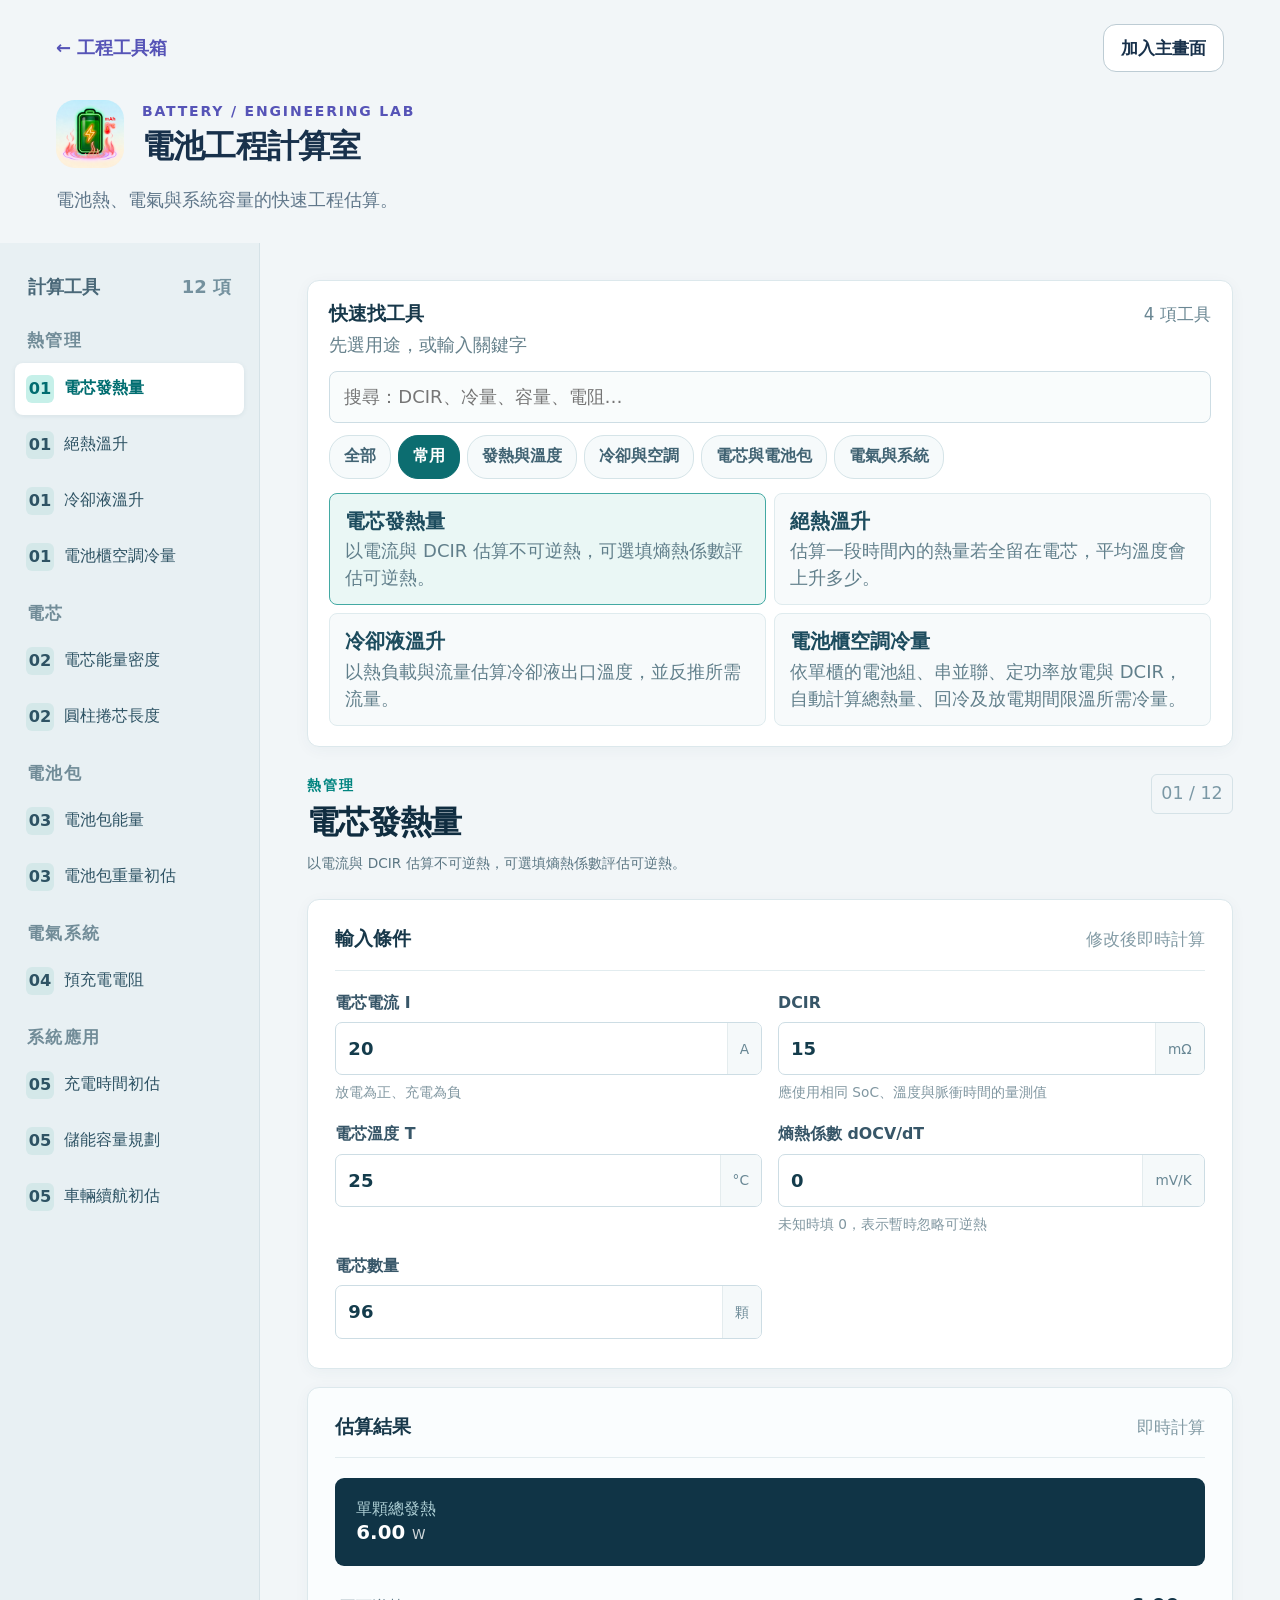
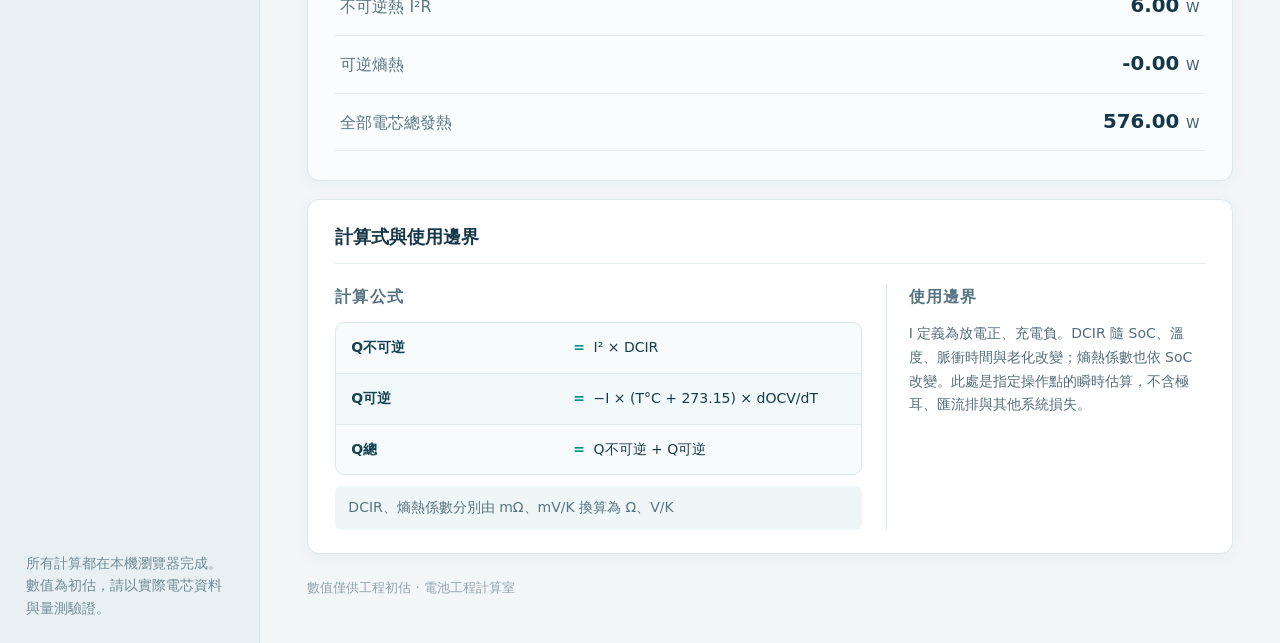
==== index.html @ 7c7365a4 "Unify engineering tool hero layout" ====
<!doctype html>
<html lang="zh-Hant">
<head>
  <meta charset="utf-8">
  <meta name="viewport" content="width=device-width, initial-scale=1, viewport-fit=cover">
  <meta name="theme-color" content="#102d40">
  <meta name="apple-mobile-web-app-capable" content="yes">
  <meta name="apple-mobile-web-app-title" content="電池計算">
  <meta name="description" content="電池工程常用的電芯、電池包與熱管理初估工具。">
  <link rel="manifest" href="./manifest.webmanifest">
  <link rel="icon" href="./icons/icon-192.png?v=7" type="image/png">
  <link rel="apple-touch-icon" sizes="180x180" href="./apple-touch-icon.png?v=7">
  <link rel="stylesheet" href="./styles.css?v=9">
  <title>電池工程計算室</title>
<style id="toolbox-typography-v2">
/* Toolbox typography v2: original tools 11/12 reading scale, compact calculation notes. */
:root,html{font-size:18px!important;-webkit-text-size-adjust:100%;text-size-adjust:100%}
body{font-size:15.84px!important;line-height:1.6}
h1,.brand-title,.brand strong,.brand>span:not(.brand-mark),.app-header h1{font-size:32px!important;line-height:1.3!important}
h2,.panel-heading,.summary-title,[data-slot="dialog-title"]{font-size:19.44px!important;line-height:1.45!important}
h3,.card-title h3{font-size:16.92px!important;line-height:1.5!important}
p,li,dl{font-size:15.84px;line-height:1.7}
label,legend,.field,.field>span,.field label,.setting-label,.count-field,.full-label,.scope-field,.result-label,.result-label strong,.metric>span,.metrics>div>span,.metric-label,.hero-label,.summary-details dt,.derived-values dt,.input-label{font-size:15.84px!important;line-height:1.5!important}
input:not([type="checkbox"]):not([type="radio"]):not([type="range"]):not([type="file"]),select,textarea,[role="combobox"],.app-select,.numeric-input[data-slot="input"]{font-size:18px!important;line-height:1.4!important;min-height:48px}
button,[role="tab"],.app-button,.app-select-item,.tab,.nav-button,.finder-filter,.open{font-size:15.84px!important;line-height:1.45!important}
button:not([role="checkbox"]):not([role="radio"]):not([role="switch"]):not(.remove-button):not(.dialog-close):not(.swap-button):not(.fin-adjust button){min-height:44px}
small,.unit,.field-unit,.input-unit,.result-unit,.unit-input>b,.input-combo>span,.input-wrap>span,.input-box>span,.field em,.field small,.field-symbol,.brand p,.brand small,.brand-caption,.top-note,.header-tag,.header-note,.offline,.offline-badge,.status-pill,.status,.confidence-pill,.valid-badge,.eyebrow,.section-num,.category,.short-name,.helper,.help,.hint,.field-note,.field-help,.mode-help,.context,.notice,.note,.warning-card,.model-note,.sidebar-note,.settings-hint,.mass-note,.section-caption,.formula-intro,.formula-intro p,.symbol-note,.limitation,.legend,.chart-legend,.chart-note,.fit-stats,.assessment,.verdict,.errors,.error,.inline-error,.form-error,.layer-footnote,.tool-description,.workspace-head p,.intro-description{font-size:13.68px!important;line-height:1.65!important}
.unit-input>b,.input-unit,.field-unit,.unit{font-style:normal}
.formula,.formula-box,.formula-line,.formula-content,.formula-content code,.accordion-body,.equation,.equation b,.inline-eq,.formula-general,.formula-substitution,.formula-result,.property-readout,.property-readout span,.property-readout code,.method-panel p,.method-notes,.reference p,.details p,.details li,.calculation-notes ul{font-size:15.84px!important;line-height:1.8!important}
.hero-value,.capacity-value,.temperature-value,.secondary-result .temperature-value,.big,.hero-result strong,.hero-result output,.hero-result b{font-size:50.4px!important;line-height:1.15!important;font-variant-numeric:tabular-nums}
.metric strong,.metric b,.metrics b,.metric-value,.metric-card strong,.result-list strong,.result-list dd,.summary-details dd,.derived-values dd,.engineering-results strong,.drawing-meta dd,.unit-result strong,.stack-summary strong,.result-value{font-size:19.8px!important;line-height:1.35!important;font-variant-numeric:tabular-nums}
table,th,td,.part-head,.layers-head,.layer-name strong,.layer-row,.stage-info,.stage-info span,.stage b{font-size:13.68px!important;line-height:1.6!important}
.metrics b{overflow-wrap:anywhere}.check{font-size:15.84px!important}
summary,[data-slot="accordion-trigger"],.accordion-trigger{font-size:18px!important;line-height:1.55!important}
footer,.app-footer,.page-footer,.footer-note{font-size:12.96px!important;line-height:1.65!important}
.text-xs{font-size:12.96px!important}.text-sm{font-size:13.68px!important}.text-base{font-size:15.84px!important}.text-lg{font-size:18px!important}.text-xl{font-size:19.44px!important}.text-2xl{font-size:19.8px!important}.text-3xl{font-size:32px!important}
@media(max-width:800px){h1,.brand-title,.brand strong,.brand>span:not(.brand-mark),.app-header h1{font-size:26.64px!important}.hero-value,.capacity-value,.temperature-value,.secondary-result .temperature-value,.big,.hero-result strong,.hero-result output,.hero-result b{font-size:46.8px!important}.field,.field>span{overflow-wrap:anywhere}button{white-space:normal}}
@media(max-width:480px){.metrics{grid-template-columns:repeat(2,minmax(0,1fr))!important}.metrics>div:last-child:nth-child(odd){grid-column:1/-1}.mode-picker,.process-options{grid-template-columns:1fr!important}.brand{min-width:0}.brand p,.brand small{letter-spacing:.02em!important}.dimension-row{flex-wrap:wrap}.field-grid--two{grid-template-columns:1fr!important}}
@media(max-width:800px){.topbar,.app-header,.masthead{height:auto!important;min-height:76px;flex-wrap:wrap;row-gap:8px;padding-top:12px;padding-bottom:12px}.topbar .brand,.app-header .brand,.masthead .brand{max-width:100%}}

.hero-result>span:first-child{font-size:15.84px!important;line-height:1.5!important}.hero-result em,.big .unit{font-size:18px!important}

/* Size the actual numeric element, including nested HX values. */
.hero-value>strong,.total-pressure>strong{font-size:50.4px!important;line-height:1.25!important}
.hero-value>span,.hero-result em,.big .unit{font-size:21.6px!important}
.stream strong,.uncertainty strong,.result-stats dd,.result-breakdown strong,.system-result-breakdown strong{font-size:19.8px!important}
.hero-value p,.hero-value p b{font-size:15.84px!important;line-height:1.6!important}
@media(max-width:800px){.hero-value>strong,.total-pressure>strong{font-size:46.8px!important}.hero-value,.big,.capacity-value,.temperature-value,.hero-result strong,.hero-result output,.hero-result b{font-size:46.8px!important}}
/* Compact formulas, substitutions and calculation explanations. */
:is(.formula-panel,.formula-reference,.formula-section,.calculation-report,.method-panel,.reference,.reference-card,.details,#formulas,.notes-panel){font-size:14px!important;line-height:1.7!important}
:is(.formula-panel,.formula-reference,.formula-section,.calculation-report,.method-panel,.reference,.reference-card,.details,#formulas,.notes-panel) :is(p,li,div,span,small,code,b,strong,dt,dd,td,th,a){font-size:14px!important;line-height:1.7!important}
:is(.formula-panel,.formula-reference,.formula-section,.calculation-report,.method-panel,.reference,.details,#formulas,.notes-panel) :is(h2,.panel-heading,.section-heading,.report-heading){font-size:18px!important;line-height:1.5!important}
:is(.formula-panel,.formula-reference,.formula-section,.calculation-report,.method-panel,.reference,.details,#formulas,.notes-panel) :is(h3,summary,[data-slot="accordion-trigger"],.accordion-trigger,.step-heading){font-size:16px!important;line-height:1.6!important}
.formula,.formula-box,.formula-line,.formula-content,.formula-content code,.accordion-body,.equation,.equation b,.inline-eq,.formula-general,.formula-substitution,.formula-result,.property-readout,.property-readout span,.property-readout code,.substitution,.calculation-steps,.calculation-step,.method-notes,.calculation-notes{font-size:14px!important;line-height:1.7!important}

</style><style id="tool-hero-layout-v1">
.tool-hero{max-width:1220px;margin:0 auto;padding:24px 26px 28px;color:var(--ink,#18314b);background:transparent}
.tool-hero-nav{display:flex;align-items:center;justify-content:space-between;gap:18px;margin-bottom:28px}
.tool-home-link{color:var(--accent,#5654b7);font-size:18px!important;font-weight:650;line-height:1.4;text-decoration:none;white-space:nowrap}
.tool-home-link:hover{text-decoration:underline;text-underline-offset:4px}
.tool-install{min-height:48px!important;padding:10px 17px!important;border:1px solid #bdccd4!important;border-radius:13px!important;background:#fff!important;color:#18314b!important;font-size:17px!important;font-weight:700!important;line-height:1.35!important;white-space:nowrap!important;box-shadow:none!important}
.tool-hero-main{display:flex;align-items:center;gap:18px;min-width:0}
.tool-hero-logo{width:68px;height:68px;flex:0 0 68px;border-radius:19px;object-fit:contain}
.tool-hero-copy{min-width:0}
.tool-kicker{margin:0 0 6px;color:var(--accent,#5654b7);font-size:14px!important;font-weight:800;line-height:1.35!important;letter-spacing:.13em;text-transform:uppercase}
header.tool-hero h1{margin:0!important;color:var(--ink,#18314b);font-size:32px!important;font-weight:780!important;line-height:1.22!important;letter-spacing:-.025em}
.tool-hero-description{max-width:850px;margin:17px 0 0;color:var(--muted,#60778a);font-size:18px!important;line-height:1.65!important}
@media(max-width:800px){
.tool-hero{padding:20px 16px 24px}
.tool-hero-nav{margin-bottom:25px}
.tool-home-link{font-size:17px!important}
.tool-install{min-height:46px!important;padding:9px 14px!important;font-size:16px!important}
.tool-hero-main{gap:15px}
.tool-hero-logo{width:62px;height:62px;flex-basis:62px;border-radius:17px}
.tool-kicker{font-size:13px!important;letter-spacing:.11em}
header.tool-hero h1{font-size:28px!important;line-height:1.25!important}
.tool-hero-description{margin-top:15px;font-size:16px!important;line-height:1.65!important}
}
@media(max-width:380px){
.tool-hero-logo{width:56px;height:56px;flex-basis:56px}
.tool-kicker{font-size:11px!important}
header.tool-hero h1{font-size:25px!important}
.tool-home-link,.tool-install{font-size:15px!important}
}
</style></head>
<body>
  <div class="app-shell">
    <header class="tool-hero"><div class="tool-hero-nav"><a class="tool-home-link" href="https://pmebruce.github.io/engineering-toolbox/">← 工程工具箱</a><button class="tool-install" type="button" onclick="if(window.matchMedia('(display-mode: standalone)').matches){this.textContent='已安裝'}else{alert('iPhone：請點 Safari 的「分享」，再選「加入主畫面」。\\nAndroid：請在瀏覽器選單選擇「安裝應用程式」。')}">加入主畫面</button></div><div class="tool-hero-main"><img class="tool-hero-logo" src="./icons/icon-192.png" alt=""><div class="tool-hero-copy"><div class="tool-kicker">BATTERY / ENGINEERING LAB</div><h1>電池工程計算室</h1></div></div><p class="tool-hero-description">電池熱、電氣與系統容量的快速工程估算。</p></header>
    <div class="workspace">
      <aside class="sidebar" aria-label="計算工具">
        <div class="sidebar-heading"><span>計算工具</span><span id="tool-count"></span></div>
        <nav id="nav" class="nav-list"></nav>
        <p class="sidebar-note">所有計算都在本機瀏覽器完成。數值為初估，請以實際電芯資料與量測驗證。</p>
      </aside>
      <main class="main-content" id="main">
        <section class="tool-finder" aria-labelledby="finder-heading">
          <div class="finder-heading"><div><h2 id="finder-heading">快速找工具</h2><p>先選用途，或輸入關鍵字</p></div><span id="finder-count" aria-live="polite"></span></div>
          <label class="sr-only" for="tool-search">搜尋計算工具</label>
          <input id="tool-search" type="search" placeholder="搜尋：DCIR、冷量、容量、電阻…" autocomplete="off">
          <div id="finder-filters" class="finder-filters" aria-label="工具用途"></div>
          <div id="finder-results" class="finder-results"></div>
        </section>
        <div class="tool-heading"><div><p class="eyebrow" id="category"></p><h1 id="tool-title"></h1><p class="tool-description" id="tool-description"></p></div><span class="tool-index" id="tool-index"></span></div>
        <div class="calculator-grid">
          <section class="panel inputs-panel" aria-labelledby="inputs-heading"><div class="panel-heading"><h2 id="inputs-heading">輸入條件</h2><span>修改後即時計算</span></div><form id="input-form" autocomplete="off"></form></section>
          <section class="panel results-panel" aria-labelledby="results-heading"><div class="panel-heading"><h2 id="results-heading">估算結果</h2><span id="result-status">即時計算</span></div><div id="results" aria-live="polite"></div></section>
        </div>
        <section class="chart-panel" id="charts" aria-label="放電期間趨勢圖" hidden></section>
        <section class="method-panel" aria-labelledby="method-heading"><div class="method-head"><h2 id="method-heading">計算式與使用邊界</h2></div><div id="method"></div></section>
        <footer>數值僅供工程初估 · 電池工程計算室</footer>
      </main>
    </div>
  </div>
  <script src="./app.js" defer></script>
</body>
</html>
---- styles.css ----
:root{font-family:Inter,"Noto Sans TC","Microsoft JhengHei",system-ui,sans-serif;color:#153143;background:#f2f6f8;font-size:16px;line-height:1.55}*{box-sizing:border-box}body{margin:0}button,input,select{font:inherit}button,select{cursor:pointer}.app-shell{min-height:100vh}.masthead{height:76px;background:#102d40;color:#fff;display:flex;align-items:center;justify-content:space-between;padding:0 clamp(22px,3vw,52px);border-bottom:3px solid #25b8a8}.brand{display:flex;gap:13px;align-items:center}.brand-mark{display:grid;place-items:center;background:#22baaa;width:41px;height:41px;border-radius:10px;color:#092e3f;font-size:1.25rem;font-weight:900;letter-spacing:-.08em}.brand-mark span{font-size:.84rem;align-self:start;margin-top:8px}.brand strong{font-size:1.19rem;letter-spacing:.02em}.brand small{display:block;font-size:.72rem;letter-spacing:.13em;color:#a9c7d2;line-height:1.1}.header-tag{font-size:.88rem;color:#b9d2d9;border:1px solid #52707d;border-radius:5px;padding:5px 11px}.workspace{display:grid;grid-template-columns:285px minmax(0,1fr);max-width:1600px;margin:auto;min-height:calc(100vh - 76px)}.sidebar{background:#e8f0f3;border-right:1px solid #d5e2e7;padding:30px 15px 24px;display:flex;flex-direction:column}.sidebar-heading{display:flex;justify-content:space-between;padding:0 13px 13px;font-weight:750;color:#4a6878;font-size:.87rem}.sidebar-heading span:last-child{color:#74919e}.nav-list{display:grid;gap:4px}.nav-group{margin:13px 12px 4px;color:#718c98;font-size:.76rem;letter-spacing:.08em;font-weight:800}.nav-button{width:100%;text-align:left;border:0;background:transparent;padding:10px 12px;border-radius:8px;color:#2e5364;font-size:.96rem;display:flex;align-items:center;gap:10px}.nav-button:hover{background:#dce9ed}.nav-button.active{background:#fff;color:#006d70;font-weight:750;box-shadow:0 1px 5px #174f5e16}.nav-icon{width:24px;height:24px;display:grid;place-items:center;background:#d4e8e9;border-radius:6px;font-size:.85rem;font-weight:800;flex:none}.active .nav-icon{background:#c6f0e9}.sidebar-note{margin:auto 11px 0;padding-top:28px;color:#718c98;font-size:.83rem;line-height:1.6}.main-content{min-width:0;padding:37px clamp(20px,3.7vw,62px) 22px}.tool-heading{display:flex;justify-content:space-between;align-items:flex-start;gap:16px;margin-bottom:25px}.eyebrow{margin:0 0 6px;color:#00847f;font-size:.83rem;letter-spacing:.12em;font-weight:850}h1{font-size:clamp(1.65rem,2.35vw,2.4rem);line-height:1.3;letter-spacing:-.04em;margin:0 0 8px;color:#102d40}.tool-description{margin:0;max-width:720px;color:#5b7683}.tool-index{font-size:.83rem;color:#7b98a5;border:1px solid #d5e2e7;border-radius:6px;padding:5px 9px;white-space:nowrap}.calculator-grid{display:grid;grid-template-columns:minmax(0,1fr) minmax(0,.9fr);gap:18px;align-items:start}.panel,.method-panel{background:#fff;border:1px solid #dce8ec;border-radius:12px;box-shadow:0 3px 15px #1541540b}.panel{padding:25px 27px 29px;min-height:350px}.panel-heading{display:flex;justify-content:space-between;align-items:baseline;gap:12px;border-bottom:1px solid #e2ecef;padding-bottom:16px;margin-bottom:20px}.panel h2,.method-panel h2{font-size:1.1rem;margin:0;color:#17384a}.panel-heading span{font-size:.77rem;color:#839ba5;text-align:right}.field-grid{display:grid;grid-template-columns:repeat(2,minmax(0,1fr));gap:18px 16px}.field{min-width:0}.field label{display:block;font-size:.89rem;font-weight:650;color:#375668;margin-bottom:6px;line-height:1.35}.field-control{display:flex;align-items:center;border:1px solid #cddde4;border-radius:7px;background:#fff;overflow:hidden;transition:border-color .15s,box-shadow .15s}.field-control:focus-within{border-color:#159d97;box-shadow:0 0 0 3px #15a89820}.field-control input,.field-control select{min-width:0;width:100%;border:0;outline:0;color:#143c4c;background:transparent;padding:11px 12px;font-size:1.04rem;font-weight:650}.field-control select{font-weight:500}.unit{padding:0 11px;color:#688794;font-size:.86rem;white-space:nowrap;background:#f5f9fa;align-self:stretch;display:flex;align-items:center;border-left:1px solid #e4ecee}.field small{display:block;color:#8197a1;font-size:.76rem;margin-top:4px}.results-panel{background:#fafdfe}.result-primary{padding:17px 19px;background:#103446;border-radius:9px;color:#fff;margin-bottom:12px}.result-primary .result-label{color:#adced4}.result-primary .result-value{font-size:2rem;color:#fff}.result-row{padding:12px 5px;border-bottom:1px solid #e4ecef;display:flex;align-items:baseline;justify-content:space-between;gap:15px}.result-label{color:#5c7784;font-size:.89rem}.result-value{color:#133648;font-size:1.22rem;font-weight:800;white-space:nowrap;font-variant-numeric:tabular-nums}.result-unit{font-size:.82rem;font-weight:500;color:inherit;opacity:.8}.error{background:#fff4f2;color:#a64338;padding:14px;border-radius:7px;font-size:.93rem}.result-warning{margin:14px 0 0;background:#fff5de;color:#79551f;border-left:3px solid #dda44a;padding:10px 13px;border-radius:3px;font-size:.87rem}.method-panel{padding:23px 27px;margin-top:18px}.method-head{padding-bottom:13px;border-bottom:1px solid #e2ecef}.method-panel p{margin:13px 0;color:#496777}.method-panel .formula{font-family:ui-monospace,SFMono-Regular,Consolas,monospace;color:#073d52;background:#eef6f7;border-left:3px solid #25b8a8;border-radius:3px;padding:11px 13px;overflow-wrap:anywhere;font-size:.91rem}.method-panel .caution{color:#6d7980;font-size:.89rem}.mobile-select{display:none}footer{padding:23px 0;color:#90a5ae;font-size:.8rem}@media(max-width:1060px){.workspace{grid-template-columns:240px minmax(0,1fr)}.calculator-grid{grid-template-columns:1fr}.panel{min-height:0}}@media(max-width:730px){.masthead{height:66px;padding:0 18px}.brand strong{font-size:1.05rem}.brand small{font-size:.62rem}.header-tag{display:none}.workspace{display:block}.sidebar{display:none}.main-content{padding:19px 16px 24px}.mobile-select{display:block;margin-bottom:22px}.mobile-select label{display:block;font-weight:700;font-size:.85rem;margin-bottom:6px;color:#4a6979}.mobile-select select{width:100%;border:1px solid #cadfe4;background:#fff;border-radius:8px;padding:10px 12px;color:#133648;font-weight:700}.tool-heading{margin-bottom:19px}.tool-index{display:none}.panel{padding:20px 17px}.method-panel{padding:20px 17px}.field-grid{gap:16px 12px}}@media(max-width:410px){.field-grid{grid-template-columns:1fr}.result-primary .result-value{font-size:1.8rem}}@media(prefers-reduced-motion:reduce){*{scroll-behavior:auto!important;transition:none!important}}

/* Formula detail: one relationship per row, with assumptions beside it. */
.method-layout{display:grid;grid-template-columns:minmax(0,1.65fr) minmax(245px,1fr);gap:24px;padding-top:20px}
.method-layout h3{font-size:.83rem;letter-spacing:.07em;color:#557482;margin:0 0 12px;font-weight:800}
.equation-list{border:1px solid #dce9ec;border-radius:9px;overflow:hidden;background:#f8fbfc}
.equation-row{display:grid;grid-template-columns:minmax(110px,190px) minmax(0,1fr);align-items:baseline;gap:12px;padding:13px 15px;border-bottom:1px solid #e1ebee;line-height:1.55}
.equation-row:last-child{border-bottom:0}
.equation-row:nth-child(even){background:#f1f8f9}
.equation-label{font-size:.92rem;font-weight:750;color:#164353;overflow-wrap:anywhere}
.equation-expression{font-size:.98rem;color:#163c4d;overflow-wrap:anywhere;font-variant-numeric:tabular-nums}
.equation-expression b{color:#008f87;font-weight:800;margin-right:4px}
.method-panel .unit-note{font-size:.86rem;color:#5a7480;background:#eff6f7;border-radius:6px;padding:10px 13px;margin:11px 0 0}
.boundary{border-left:1px solid #deeaed;padding-left:22px}
.boundary p{font-size:.91rem;line-height:1.75;margin:0;color:#536e7b}
.boundary .source{margin-top:15px;font-size:.84rem}
.boundary a{color:#007f7a;text-decoration:underline;text-underline-offset:3px}
@media(max-width:1150px){.method-layout{grid-template-columns:1fr}.boundary{border-left:0;border-top:1px solid #deeaed;padding:18px 0 0}}
@media(max-width:560px){.method-layout{gap:19px}.equation-row{grid-template-columns:1fr;gap:2px;padding:12px 13px}.equation-expression{font-size:.95rem}.boundary{padding-top:18px}}

/* Group the longer UPS / HVAC calculator into scan-friendly sections. */
.input-section+.input-section{border-top:1px solid #e2ecef;margin-top:23px;padding-top:20px}
.input-section h3{font-size:.87rem;font-weight:800;color:#087b78;margin:0 0 14px;letter-spacing:.04em}
.input-section .field-grid{gap:18px 16px}
@media(max-width:730px){.input-section+.input-section{margin-top:20px;padding-top:18px}}

/* Discharge temperature and cell-loss profiles. */
.chart-panel{margin-top:18px;background:#fff;border:1px solid #dce8ec;border-radius:12px;padding:22px 24px 24px;box-shadow:0 3px 15px #1541540b}
.chart-panel[hidden]{display:none!important}
.chart-section-title{display:flex;justify-content:space-between;align-items:baseline;gap:12px;padding-bottom:14px;border-bottom:1px solid #e2ecef}
.chart-section-title h2{font-size:1.1rem;color:#17384a;margin:0}
.chart-section-title span{font-size:.84rem;color:#77929f}
.chart-grid{display:grid;grid-template-columns:repeat(2,minmax(0,1fr));gap:18px;margin-top:18px}
.chart-card{min-width:0;padding:17px 16px 15px;border:1px solid #dce8ec;border-radius:9px;background:#fbfdfd}
.chart-card-head{display:flex;align-items:baseline;justify-content:space-between;gap:12px;flex-wrap:wrap}
.chart-card h3{font-size:1rem;margin:0;color:#2b5061}
.chart-card strong{color:#113d4d;font-size:1.15rem;white-space:nowrap;font-variant-numeric:tabular-nums}
.chart-card p{margin:6px 4px 0;color:#607b87;font-size:.85rem;line-height:1.65}
.chart-scroll{overflow-x:auto;max-width:100%}
.chart-scroll svg{display:block;width:100%;min-width:410px;height:auto;margin:8px auto 0}
.chart-gridline{stroke:#dde8ec;stroke-width:1}
.chart-tick,.chart-axis-unit,.chart-axis-label{font-family:Inter,"Noto Sans TC",system-ui,sans-serif;fill:#678491;font-size:14px}
.chart-axis-unit{fill:#395d6c;font-size:15px;font-weight:700}
.chart-axis-label{font-size:15px}
.chart-limit{stroke:#bb765e;stroke-dasharray:6 5;stroke-width:1.6}
.chart-limit-label{fill:#a45c48;font-size:13px;font-family:Inter,"Noto Sans TC",system-ui,sans-serif}
@media(max-width:1150px){.chart-grid{grid-template-columns:1fr}}
@media(max-width:730px){.chart-panel{padding:18px 13px 20px}.chart-card{padding:14px 11px}.chart-scroll svg{min-width:410px}}

/* Find calculators by task before opening the full form. */
.sr-only{position:absolute;width:1px;height:1px;padding:0;margin:-1px;overflow:hidden;clip:rect(0,0,0,0);white-space:nowrap;border:0}
.tool-finder{background:#fff;border:1px solid #dce8ec;border-radius:12px;padding:19px 21px 20px;margin:0 0 27px;box-shadow:0 3px 15px #1541540b}
.finder-heading{display:flex;align-items:baseline;justify-content:space-between;gap:12px;margin-bottom:11px}
.finder-heading h2{margin:0;color:#17384a;font-size:1.07rem}
.finder-heading p{margin:2px 0 0;color:#66818c;font-size:.85rem}
.finder-heading>span{color:#6a8793;font-size:.81rem;white-space:nowrap}
#tool-search{width:100%;border:1px solid #cddde4;border-radius:8px;padding:10px 13px;background:#f9fcfc;color:#143c4c;font-size:1rem;outline:0}
#tool-search:focus{border-color:#159d97;box-shadow:0 0 0 3px #15a89820}
.finder-filters{display:flex;gap:7px;overflow-x:auto;padding:12px 0 14px;scrollbar-width:thin}
.finder-filter{flex:none;white-space:nowrap;border:1px solid #d5e4e8;border-radius:20px;background:#f6fafb;color:#416373;padding:6px 11px;font-size:.83rem;font-weight:700}
.finder-filter.selected{background:#0c6d70;color:#fff;border-color:#0c6d70}
.finder-filter:focus-visible,.finder-card:focus-visible{outline:3px solid #38b9aa;outline-offset:2px}
.finder-results{display:grid;grid-template-columns:repeat(2,minmax(0,1fr));gap:8px}
.finder-card{display:block;min-width:0;text-decoration:none;border:1px solid #dfebee;border-radius:8px;padding:10px 12px;background:#f7fafb;color:#1d4c5e}
.finder-card:hover{border-color:#8cc8c6;background:#f1f9f8}
.finder-card.selected{border-color:#43a9a3;background:#eaf7f5}
.finder-card strong{display:block;font-size:.93rem;margin-bottom:2px}
.finder-card span{display:-webkit-box;-webkit-line-clamp:2;-webkit-box-orient:vertical;overflow:hidden;font-size:.77rem;color:#617f8b;line-height:1.4}
.finder-empty{grid-column:1/-1;margin:5px 0;color:#66818c;font-size:.88rem}
@media(max-width:730px){.tool-finder{padding:16px 15px;margin-bottom:22px}.finder-results{gap:7px}.finder-card{padding:10px}.finder-card strong{font-size:.87rem}.finder-card span{font-size:.74rem}}
@media(max-width:410px){.finder-results{grid-template-columns:1fr}.finder-card span{-webkit-line-clamp:1}}

/* Readable type scale: stronger hierarchy without crowding the mobile form. */
body{font-size:18px}
.masthead{min-height:82px;height:auto;padding-top:10px;padding-bottom:10px}
.brand strong{font-size:1.4rem;line-height:1.25}
.brand small{font-size:.82rem;line-height:1.3}
.header-tag{font-size:1rem}
.workspace{grid-template-columns:300px minmax(0,1fr)}
.sidebar-heading{font-size:1rem}
.nav-group{font-size:.94rem}
.nav-button{font-size:1.12rem;line-height:1.35;padding:12px 11px}
.nav-icon{width:28px;height:28px;font-size:.9rem}
.sidebar-note{font-size:1rem}
.finder-heading h2{font-size:1.32rem}
.finder-heading p{font-size:1rem}
.finder-heading>span{font-size:.93rem}
#tool-search{font-size:1.13rem;padding:12px 14px}
.finder-filter{font-size:1rem;padding:9px 14px}
.finder-card{padding:13px 15px}
.finder-card strong{font-size:1.13rem;line-height:1.4}
.finder-card span{font-size:1rem;line-height:1.5}
.finder-empty{font-size:1rem}
.eyebrow{font-size:.98rem}
h1{font-size:clamp(1.85rem,2.6vw,2.55rem)}
.tool-description{font-size:1.13rem;line-height:1.6}
.tool-index{font-size:.97rem}
.panel h2,.method-panel h2,.chart-section-title h2{font-size:1.35rem}
.panel-heading span{font-size:.94rem;line-height:1.4}
.input-section h3{font-size:1.08rem}
.field label{font-size:1.13rem;line-height:1.4;margin-bottom:8px}
.field-control input,.field-control select{font-size:1.27rem;padding:13px 12px}
.unit{font-size:1rem;padding:0 12px}
.field small{font-size:.96rem;line-height:1.5;margin-top:6px}
.result-primary{padding:19px 21px}
.result-primary .result-value{font-size:2.35rem}
.result-row{flex-wrap:wrap;align-items:baseline;padding:15px 5px;gap:4px 14px}
.result-label{font-size:1.1rem;line-height:1.45}
.result-value{font-size:1.52rem;max-width:100%;margin-left:auto}
.result-unit{font-size:1.02rem}
.error,.result-warning{font-size:1.05rem;line-height:1.55}
.method-panel p{font-size:1.08rem;line-height:1.65}
.method-panel .formula{font-size:1.1rem;line-height:1.65}
.method-panel .caution{font-size:1.03rem}
.method-layout h3{font-size:1.03rem}
.equation-row{grid-template-columns:minmax(125px,210px) minmax(0,1fr)}
.equation-label{font-size:1.08rem}
.equation-expression{font-size:1.13rem}
.method-panel .unit-note{font-size:1.02rem}
.boundary p{font-size:1.05rem}
.boundary .source{font-size:.99rem}
.chart-section-title span{font-size:1rem}
.chart-card h3{font-size:1.2rem}
.chart-card strong{font-size:1.4rem}
.chart-card p{font-size:1.03rem}
.chart-tick,.chart-axis-unit,.chart-axis-label{font-size:17px}
.chart-limit-label{font-size:16px}
.chart-scroll svg{min-width:520px;max-width:700px}
footer{font-size:.96rem}
@media(max-width:1500px){.chart-grid{grid-template-columns:1fr}}
@media(max-width:1280px){
  .workspace{grid-template-columns:260px minmax(0,1fr)}
  .calculator-grid{grid-template-columns:1fr}
  .panel{min-height:0}
}
@media(max-width:730px){
  .masthead{min-height:74px;padding:9px 16px}
  .brand strong{font-size:1.23rem}
  .brand small{font-size:.76rem}
  .mobile-select label{font-size:1.08rem;margin-bottom:8px}
  .mobile-select select{font-size:1.16rem;padding:12px}
  .main-content{padding:20px 16px 26px}
  .tool-finder{padding:18px 16px}
  .panel,.method-panel{padding:20px 17px}
  .field-grid{grid-template-columns:1fr;gap:20px}
  .input-section .field-grid{gap:20px}
  .result-primary .result-value{font-size:2.1rem}
  .chart-scroll svg{min-width:520px}
}
@media(max-width:600px){
  .finder-results{grid-template-columns:1fr;gap:9px}
  .finder-card{padding:12px 14px}
  .finder-card strong{font-size:1.13rem}
  .finder-card span{font-size:1rem;-webkit-line-clamp:2}
  .equation-row{grid-template-columns:1fr;gap:4px}
  .equation-expression{font-size:1.13rem}
  .chart-section-title{flex-wrap:wrap}
}
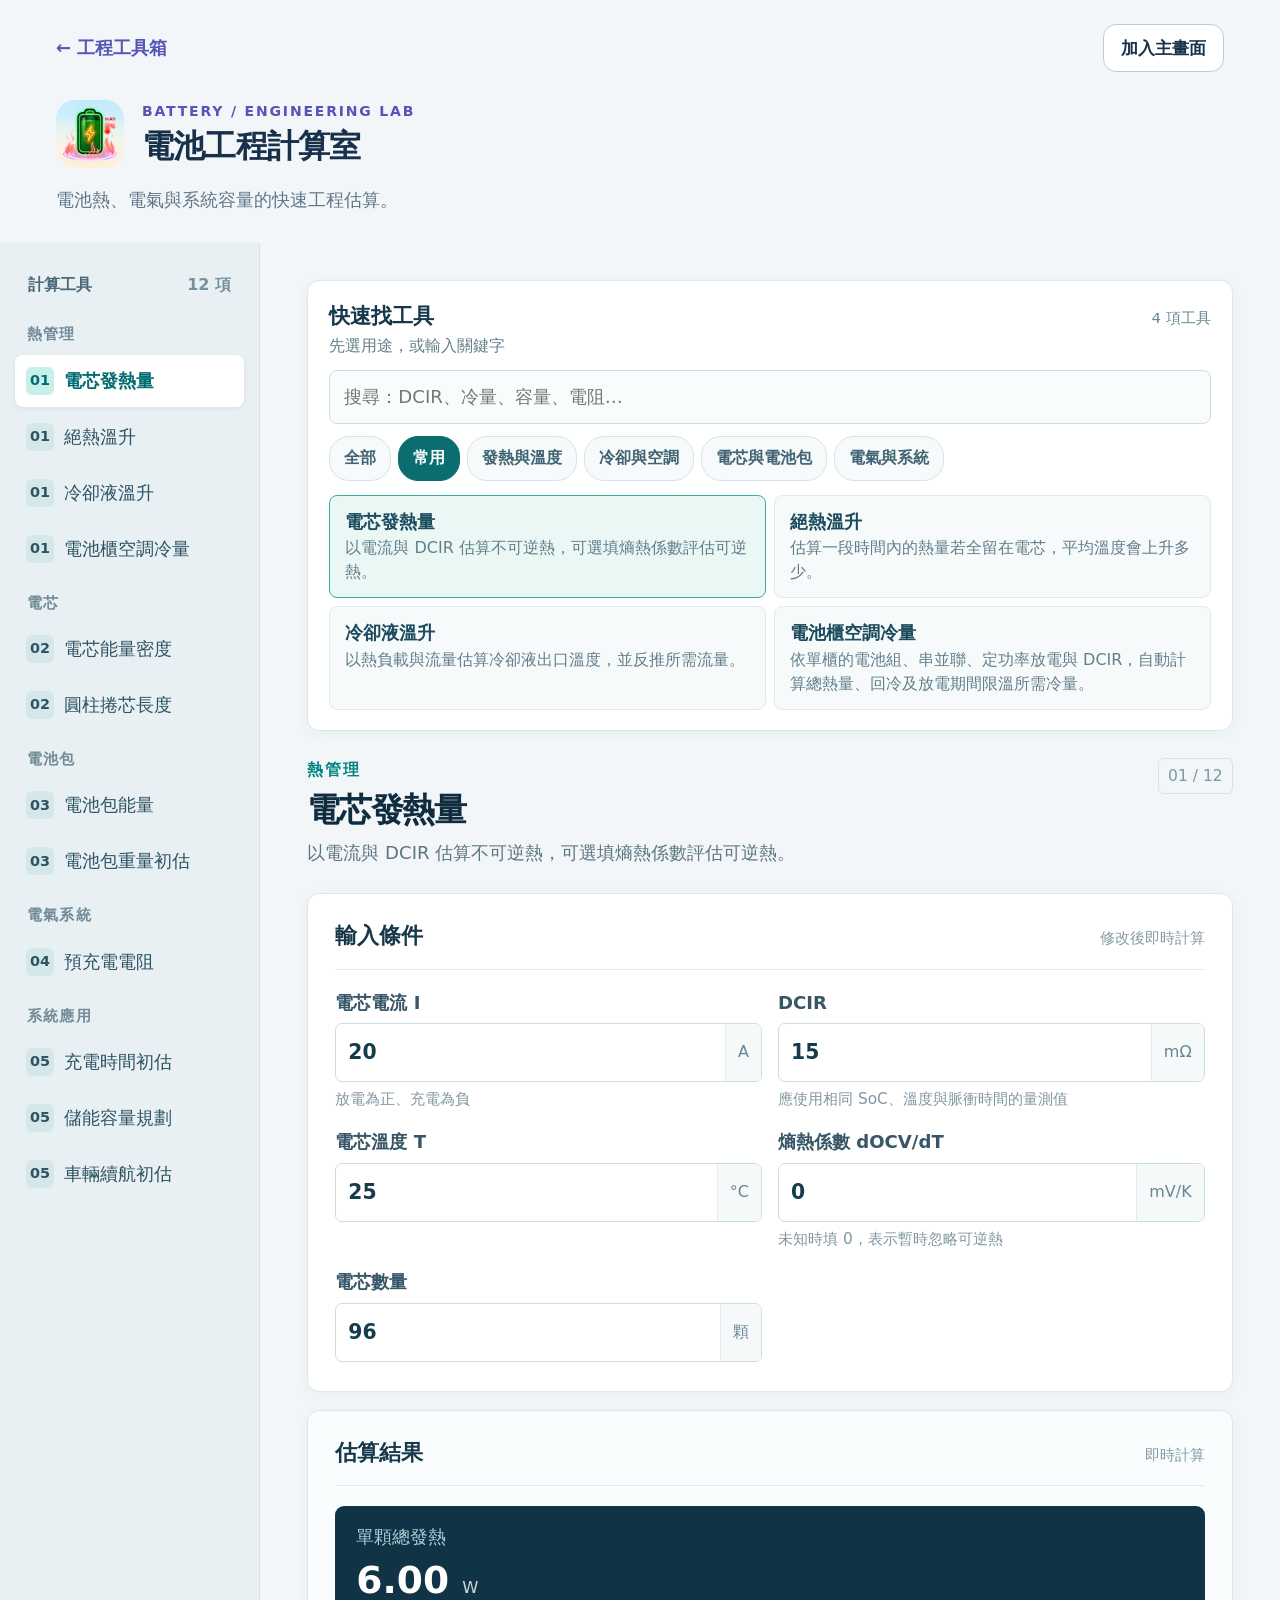
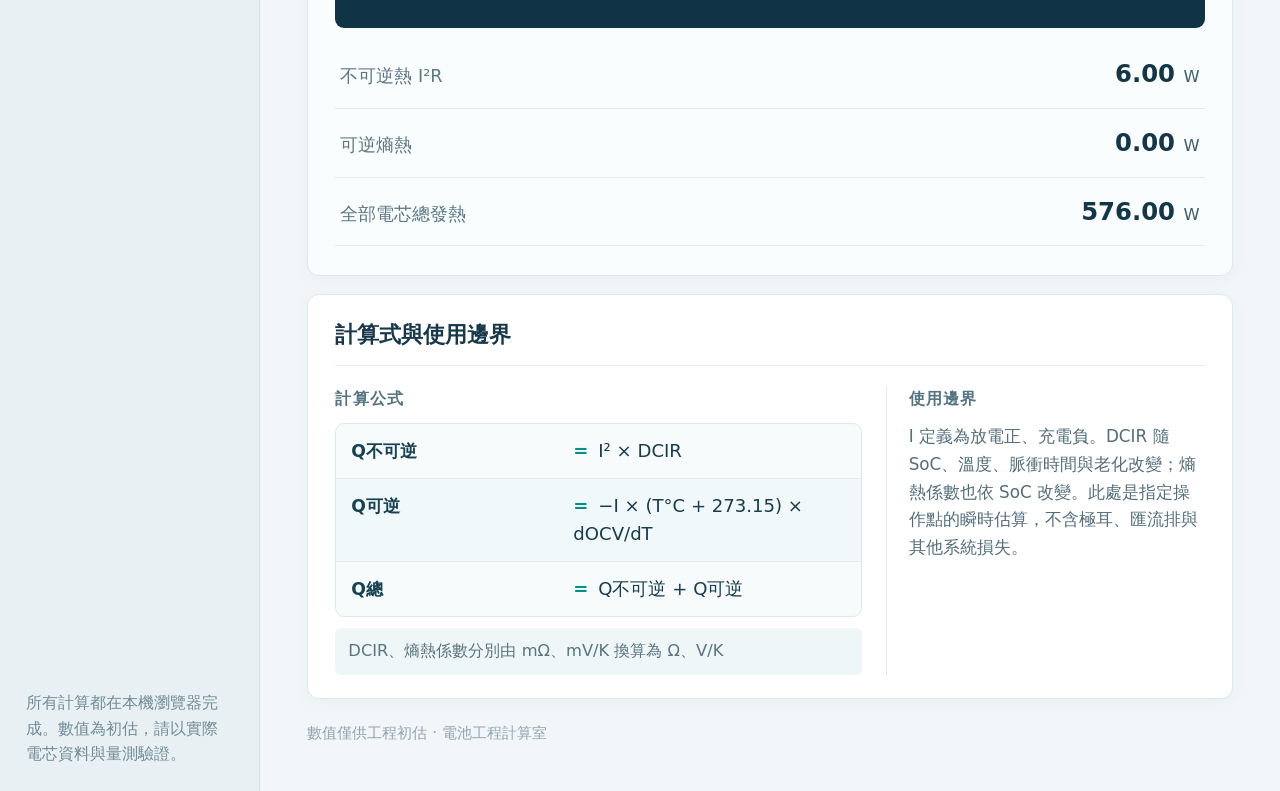
==== commit 8be4869e: "Audit calculator readability and mode-specific inputs" ====
--- a/index.html
+++ b/index.html
@@ -12,48 +12,7 @@
   <link rel="apple-touch-icon" sizes="180x180" href="./apple-touch-icon.png?v=7">
   <link rel="stylesheet" href="./styles.css?v=9">
   <title>電池工程計算室</title>
-<style id="toolbox-typography-v2">
-/* Toolbox typography v2: original tools 11/12 reading scale, compact calculation notes. */
-:root,html{font-size:18px!important;-webkit-text-size-adjust:100%;text-size-adjust:100%}
-body{font-size:15.84px!important;line-height:1.6}
-h1,.brand-title,.brand strong,.brand>span:not(.brand-mark),.app-header h1{font-size:32px!important;line-height:1.3!important}
-h2,.panel-heading,.summary-title,[data-slot="dialog-title"]{font-size:19.44px!important;line-height:1.45!important}
-h3,.card-title h3{font-size:16.92px!important;line-height:1.5!important}
-p,li,dl{font-size:15.84px;line-height:1.7}
-label,legend,.field,.field>span,.field label,.setting-label,.count-field,.full-label,.scope-field,.result-label,.result-label strong,.metric>span,.metrics>div>span,.metric-label,.hero-label,.summary-details dt,.derived-values dt,.input-label{font-size:15.84px!important;line-height:1.5!important}
-input:not([type="checkbox"]):not([type="radio"]):not([type="range"]):not([type="file"]),select,textarea,[role="combobox"],.app-select,.numeric-input[data-slot="input"]{font-size:18px!important;line-height:1.4!important;min-height:48px}
-button,[role="tab"],.app-button,.app-select-item,.tab,.nav-button,.finder-filter,.open{font-size:15.84px!important;line-height:1.45!important}
-button:not([role="checkbox"]):not([role="radio"]):not([role="switch"]):not(.remove-button):not(.dialog-close):not(.swap-button):not(.fin-adjust button){min-height:44px}
-small,.unit,.field-unit,.input-unit,.result-unit,.unit-input>b,.input-combo>span,.input-wrap>span,.input-box>span,.field em,.field small,.field-symbol,.brand p,.brand small,.brand-caption,.top-note,.header-tag,.header-note,.offline,.offline-badge,.status-pill,.status,.confidence-pill,.valid-badge,.eyebrow,.section-num,.category,.short-name,.helper,.help,.hint,.field-note,.field-help,.mode-help,.context,.notice,.note,.warning-card,.model-note,.sidebar-note,.settings-hint,.mass-note,.section-caption,.formula-intro,.formula-intro p,.symbol-note,.limitation,.legend,.chart-legend,.chart-note,.fit-stats,.assessment,.verdict,.errors,.error,.inline-error,.form-error,.layer-footnote,.tool-description,.workspace-head p,.intro-description{font-size:13.68px!important;line-height:1.65!important}
-.unit-input>b,.input-unit,.field-unit,.unit{font-style:normal}
-.formula,.formula-box,.formula-line,.formula-content,.formula-content code,.accordion-body,.equation,.equation b,.inline-eq,.formula-general,.formula-substitution,.formula-result,.property-readout,.property-readout span,.property-readout code,.method-panel p,.method-notes,.reference p,.details p,.details li,.calculation-notes ul{font-size:15.84px!important;line-height:1.8!important}
-.hero-value,.capacity-value,.temperature-value,.secondary-result .temperature-value,.big,.hero-result strong,.hero-result output,.hero-result b{font-size:50.4px!important;line-height:1.15!important;font-variant-numeric:tabular-nums}
-.metric strong,.metric b,.metrics b,.metric-value,.metric-card strong,.result-list strong,.result-list dd,.summary-details dd,.derived-values dd,.engineering-results strong,.drawing-meta dd,.unit-result strong,.stack-summary strong,.result-value{font-size:19.8px!important;line-height:1.35!important;font-variant-numeric:tabular-nums}
-table,th,td,.part-head,.layers-head,.layer-name strong,.layer-row,.stage-info,.stage-info span,.stage b{font-size:13.68px!important;line-height:1.6!important}
-.metrics b{overflow-wrap:anywhere}.check{font-size:15.84px!important}
-summary,[data-slot="accordion-trigger"],.accordion-trigger{font-size:18px!important;line-height:1.55!important}
-footer,.app-footer,.page-footer,.footer-note{font-size:12.96px!important;line-height:1.65!important}
-.text-xs{font-size:12.96px!important}.text-sm{font-size:13.68px!important}.text-base{font-size:15.84px!important}.text-lg{font-size:18px!important}.text-xl{font-size:19.44px!important}.text-2xl{font-size:19.8px!important}.text-3xl{font-size:32px!important}
-@media(max-width:800px){h1,.brand-title,.brand strong,.brand>span:not(.brand-mark),.app-header h1{font-size:26.64px!important}.hero-value,.capacity-value,.temperature-value,.secondary-result .temperature-value,.big,.hero-result strong,.hero-result output,.hero-result b{font-size:46.8px!important}.field,.field>span{overflow-wrap:anywhere}button{white-space:normal}}
-@media(max-width:480px){.metrics{grid-template-columns:repeat(2,minmax(0,1fr))!important}.metrics>div:last-child:nth-child(odd){grid-column:1/-1}.mode-picker,.process-options{grid-template-columns:1fr!important}.brand{min-width:0}.brand p,.brand small{letter-spacing:.02em!important}.dimension-row{flex-wrap:wrap}.field-grid--two{grid-template-columns:1fr!important}}
-@media(max-width:800px){.topbar,.app-header,.masthead{height:auto!important;min-height:76px;flex-wrap:wrap;row-gap:8px;padding-top:12px;padding-bottom:12px}.topbar .brand,.app-header .brand,.masthead .brand{max-width:100%}}
-
-.hero-result>span:first-child{font-size:15.84px!important;line-height:1.5!important}.hero-result em,.big .unit{font-size:18px!important}
-
-/* Size the actual numeric element, including nested HX values. */
-.hero-value>strong,.total-pressure>strong{font-size:50.4px!important;line-height:1.25!important}
-.hero-value>span,.hero-result em,.big .unit{font-size:21.6px!important}
-.stream strong,.uncertainty strong,.result-stats dd,.result-breakdown strong,.system-result-breakdown strong{font-size:19.8px!important}
-.hero-value p,.hero-value p b{font-size:15.84px!important;line-height:1.6!important}
-@media(max-width:800px){.hero-value>strong,.total-pressure>strong{font-size:46.8px!important}.hero-value,.big,.capacity-value,.temperature-value,.hero-result strong,.hero-result output,.hero-result b{font-size:46.8px!important}}
-/* Compact formulas, substitutions and calculation explanations. */
-:is(.formula-panel,.formula-reference,.formula-section,.calculation-report,.method-panel,.reference,.reference-card,.details,#formulas,.notes-panel){font-size:14px!important;line-height:1.7!important}
-:is(.formula-panel,.formula-reference,.formula-section,.calculation-report,.method-panel,.reference,.reference-card,.details,#formulas,.notes-panel) :is(p,li,div,span,small,code,b,strong,dt,dd,td,th,a){font-size:14px!important;line-height:1.7!important}
-:is(.formula-panel,.formula-reference,.formula-section,.calculation-report,.method-panel,.reference,.details,#formulas,.notes-panel) :is(h2,.panel-heading,.section-heading,.report-heading){font-size:18px!important;line-height:1.5!important}
-:is(.formula-panel,.formula-reference,.formula-section,.calculation-report,.method-panel,.reference,.details,#formulas,.notes-panel) :is(h3,summary,[data-slot="accordion-trigger"],.accordion-trigger,.step-heading){font-size:16px!important;line-height:1.6!important}
-.formula,.formula-box,.formula-line,.formula-content,.formula-content code,.accordion-body,.equation,.equation b,.inline-eq,.formula-general,.formula-substitution,.formula-result,.property-readout,.property-readout span,.property-readout code,.substitution,.calculation-steps,.calculation-step,.method-notes,.calculation-notes{font-size:14px!important;line-height:1.7!important}
-
-</style><style id="tool-hero-layout-v1">
+<style id="tool-hero-layout-v1">
 .tool-hero{max-width:1220px;margin:0 auto;padding:24px 26px 28px;color:var(--ink,#18314b);background:transparent}
 .tool-hero-nav{display:flex;align-items:center;justify-content:space-between;gap:18px;margin-bottom:28px}
 .tool-home-link{color:var(--accent,#5654b7);font-size:18px!important;font-weight:650;line-height:1.4;text-decoration:none;white-space:nowrap}
@@ -111,6 +70,7 @@
       </main>
     </div>
   </div>
-  <script src="./app.js" defer></script>
+  <script src="./app.js?v=10" defer></script>
 </body>
 </html>
+
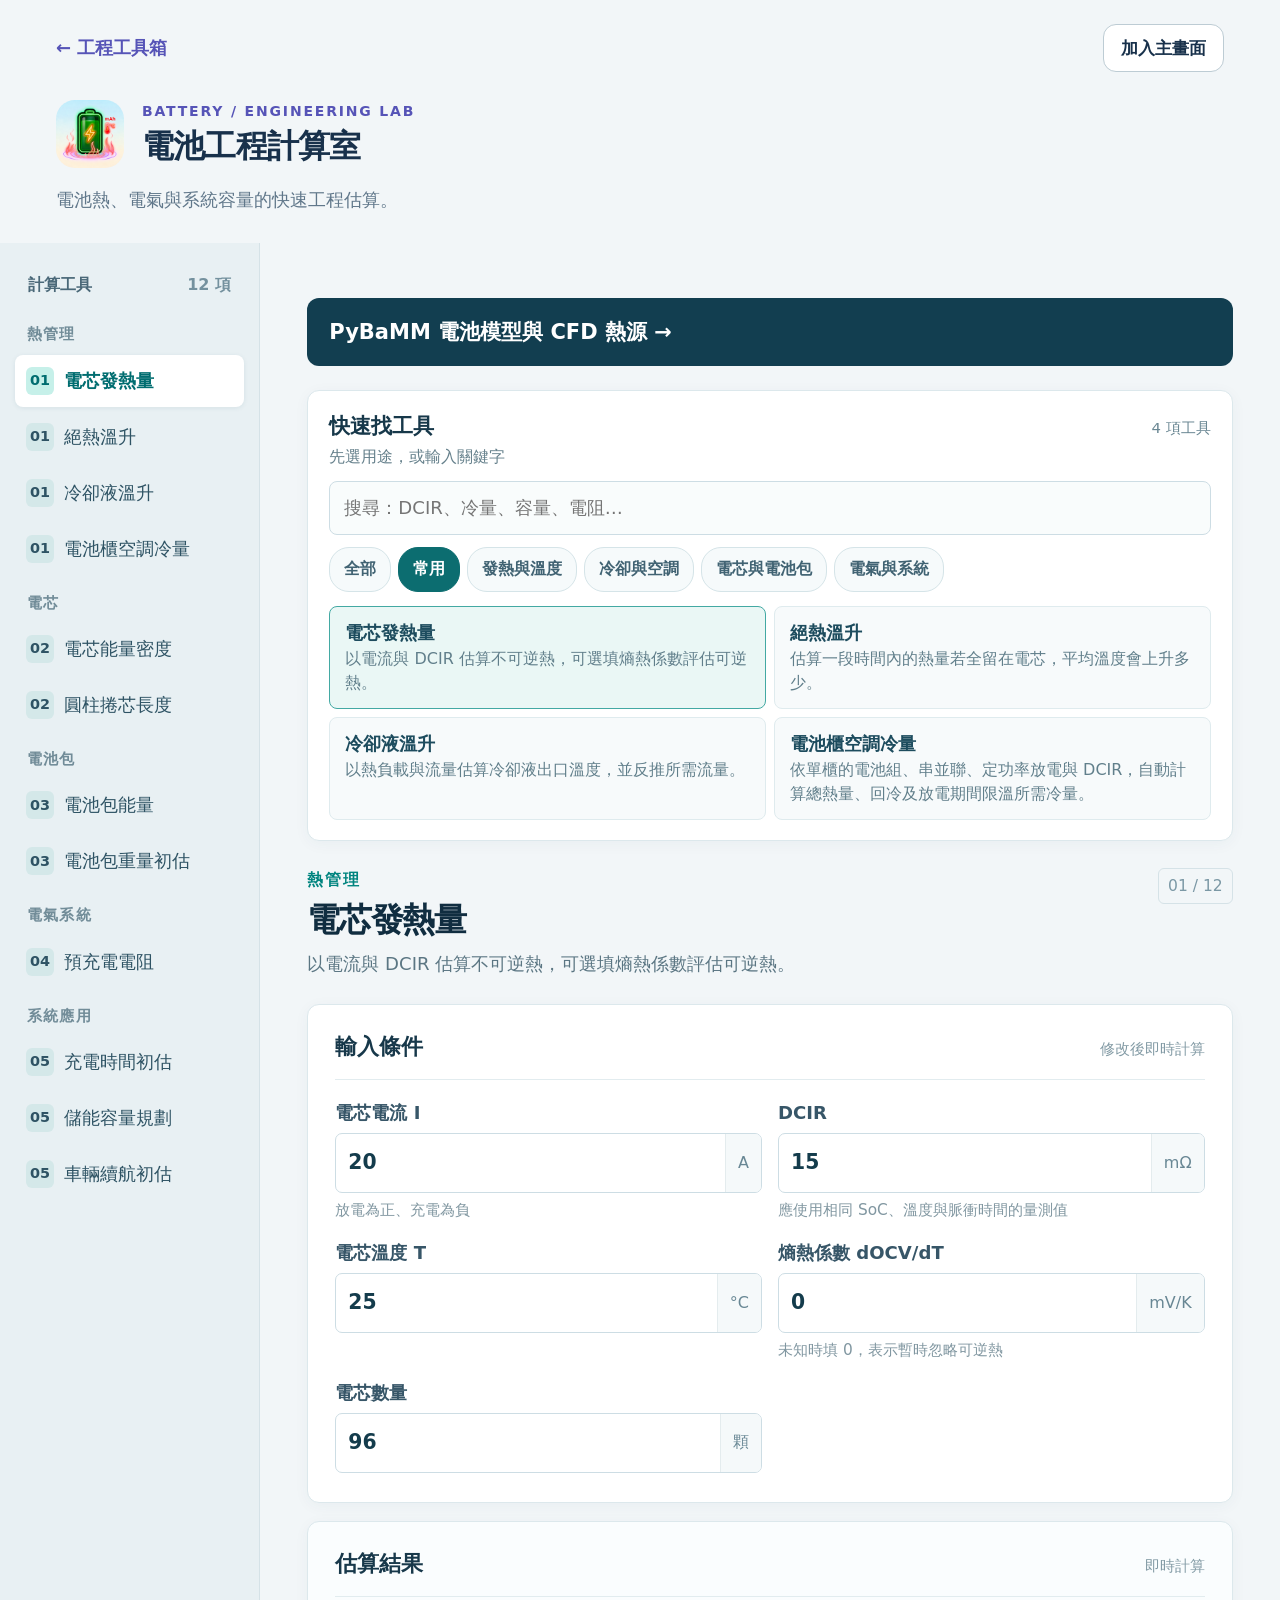
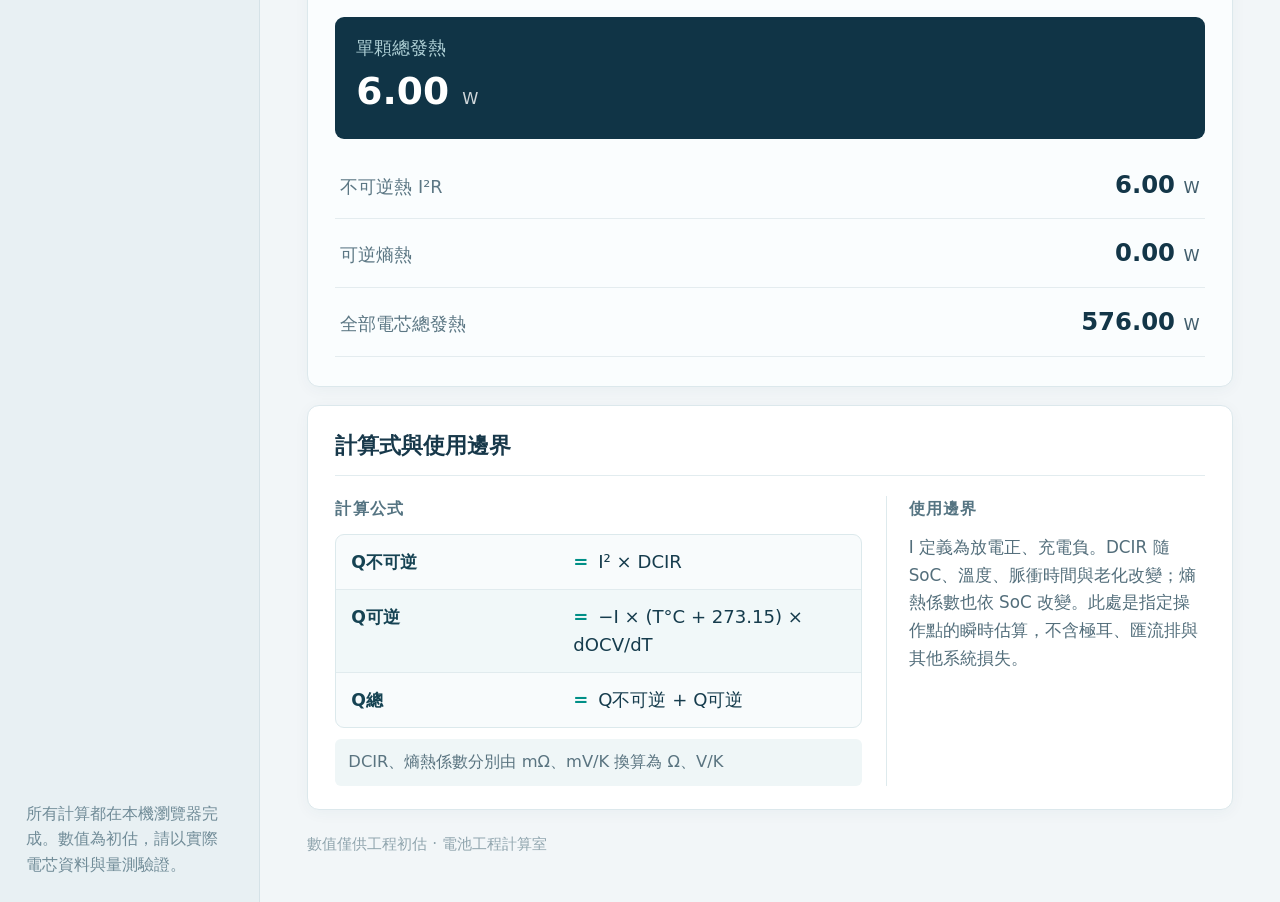
==== commit 3ea230ad: "Add real PyBaMM scenarios, thermal charts and CFD source export" ====
--- a/index.html
+++ b/index.html
@@ -10,7 +10,7 @@
   <link rel="manifest" href="./manifest.webmanifest">
   <link rel="icon" href="./icons/icon-192.png?v=7" type="image/png">
   <link rel="apple-touch-icon" sizes="180x180" href="./apple-touch-icon.png?v=7">
-  <link rel="stylesheet" href="./styles.css?v=9">
+  <link rel="stylesheet" href="./styles.css?v=13">
   <title>電池工程計算室</title>
 <style id="tool-hero-layout-v1">
 .tool-hero{max-width:1220px;margin:0 auto;padding:24px 26px 28px;color:var(--ink,#18314b);background:transparent}
@@ -52,7 +52,7 @@
         <p class="sidebar-note">所有計算都在本機瀏覽器完成。數值為初估，請以實際電芯資料與量測驗證。</p>
       </aside>
       <main class="main-content" id="main">
-        <section class="tool-finder" aria-labelledby="finder-heading">
+        <p class="pybamm-link"><a href="./pybamm.html">PyBaMM 電池模型與 CFD 熱源 →</a></p><section class="tool-finder" aria-labelledby="finder-heading">
           <div class="finder-heading"><div><h2 id="finder-heading">快速找工具</h2><p>先選用途，或輸入關鍵字</p></div><span id="finder-count" aria-live="polite"></span></div>
           <label class="sr-only" for="tool-search">搜尋計算工具</label>
           <input id="tool-search" type="search" placeholder="搜尋：DCIR、冷量、容量、電阻…" autocomplete="off">
@@ -60,6 +60,21 @@
           <div id="finder-results" class="finder-results"></div>
         </section>
         <div class="tool-heading"><div><p class="eyebrow" id="category"></p><h1 id="tool-title"></h1><p class="tool-description" id="tool-description"></p></div><span class="tool-index" id="tool-index"></span></div>
+        <section class="workflow-panel" id="workflow-panel" aria-label="負載與電芯資料" hidden>
+          <details id="load-profile-details"><summary>負載時序 CSV <span id="profile-badge">定功率模式</span></summary>
+            <div class="workflow-body"><p>兩欄：<strong>time_min,power_kw</strong>，從 0 分鐘開始、時間遞增；相鄰點間功率線性插值。套用後會用最後時間與最大功率更新上方欄位。</p>
+              <label for="profile-file">選擇 CSV 檔案</label><input id="profile-file" type="file" accept=".csv,text/csv,text/plain">
+              <label for="profile-text">或貼上時序資料</label><textarea id="profile-text" rows="5" spellcheck="false" placeholder="time_min,power_kw&#10;0,300&#10;4,300&#10;9,180"></textarea>
+              <div class="workflow-actions"><button type="button" id="apply-profile">套用時序</button><button type="button" id="clear-profile" class="secondary">恢復定功率</button></div><p id="profile-status" class="workflow-status" role="status">目前使用定功率放電。</p>
+            </div>
+          </details>
+          <details id="cell-library-details"><summary>我的電芯資料卡 <span id="cell-count">0 張</span></summary>
+            <div class="workflow-body"><p>儲存上方的單顆額定容量、電壓、BOL DCIR、重量與比熱；記下 DCIR 的量測條件，再一鍵套用。資料僅儲存在此瀏覽器。</p>
+              <div class="cell-card-fields"><div><label for="cell-name">電芯名稱</label><input id="cell-name" maxlength="80" placeholder="例如：測試樣品 A"></div><div><label for="cell-source">資料來源</label><input id="cell-source" maxlength="120" placeholder="例如：供應商 datasheet / 自行量測"></div><div><label for="cell-soc">DCIR 量測 SoC (%)</label><input id="cell-soc" type="number" min="0" max="100" step="any" value="50"></div><div><label for="cell-temp">量測溫度 (°C)</label><input id="cell-temp" type="number" min="-70" max="150" step="any" value="25"></div><div><label for="cell-pulse">DCIR 脈衝時間 (s)</label><input id="cell-pulse" type="number" min="0.001" max="100000" step="any" value="10"></div></div>
+              <div class="workflow-actions"><button type="button" id="save-cell">儲存目前電芯</button></div><p id="cell-status" class="workflow-status" role="status"></p><div id="cell-list" class="cell-list"></div>
+            </div>
+          </details>
+        </section>
         <div class="calculator-grid">
           <section class="panel inputs-panel" aria-labelledby="inputs-heading"><div class="panel-heading"><h2 id="inputs-heading">輸入條件</h2><span>修改後即時計算</span></div><form id="input-form" autocomplete="off"></form></section>
           <section class="panel results-panel" aria-labelledby="results-heading"><div class="panel-heading"><h2 id="results-heading">估算結果</h2><span id="result-status">即時計算</span></div><div id="results" aria-live="polite"></div></section>
@@ -70,7 +85,7 @@
       </main>
     </div>
   </div>
-  <script src="./app.js?v=10" defer></script>
+  <script src="./app.js?v=16" defer></script>
 </body>
 </html>
 
--- a/styles.css
+++ b/styles.css
@@ -156,3 +156,56 @@
   .equation-expression{font-size:1.13rem}
   .chart-section-title{flex-wrap:wrap}
 }
+
+/* Scenario comparison stays in the existing discharge chart panel. */
+.scenario-controls{display:flex;align-items:center;justify-content:space-between;gap:15px;margin:18px 0 12px}
+.scenario-controls p{margin:0;color:#577381;font-size:1rem;line-height:1.55}
+.scenario-controls button,.scenario-row button{border:1px solid #0d7776;background:#087c79;color:#fff;border-radius:9px;padding:10px 15px;font-size:1rem;font-weight:750;white-space:nowrap}
+.scenario-controls button:disabled{background:#e8eff0;border-color:#c9d8dc;color:#77919a;cursor:not-allowed}
+.scenario-controls button:focus-visible,.scenario-row button:focus-visible{outline:3px solid #38b9aa;outline-offset:2px}
+.scenario-list{display:grid;gap:8px;margin-bottom:20px}
+.scenario-row{display:flex;align-items:center;gap:12px;padding:11px 13px;border:1px solid #d9e7ea;border-radius:9px;background:#f7fbfb;min-width:0}
+.scenario-row.current{background:#ecf8f6;border-color:#b9ddda}
+.scenario-swatch{display:block;width:13px;height:34px;background:var(--line-color);border-radius:5px;flex:none}
+.scenario-row>div{display:grid;gap:2px;min-width:0;flex:1}
+.scenario-row strong{font-size:1.08rem;color:#24495a}
+.scenario-row small{font-size:.95rem;color:#526e7b;line-height:1.4;overflow-wrap:anywhere}
+.scenario-row div span{font-size:.94rem;color:#345a67}
+.scenario-row button{background:#fff;color:#466572;border-color:#cedde1;padding:8px 12px}
+.chart-legend{display:flex;flex-wrap:wrap;gap:8px 15px;margin:12px 0 3px;color:#496777;font-size:.91rem;line-height:1.4}
+.chart-legend span{display:inline-flex;align-items:center;gap:6px}
+.chart-legend i{display:inline-block;width:24px;border-top:3px solid var(--line-color)}
+.chart-legend i.dashed{border-top-style:dashed}
+@media(max-width:650px){.scenario-controls{display:block}.scenario-controls button{margin-top:12px;width:100%}.scenario-row{align-items:flex-start}.scenario-row button{align-self:center}.chart-legend{font-size:.87rem}}
+
+/* Optional load profile and reusable measured cell cards. */
+.workflow-panel{display:grid;grid-template-columns:repeat(2,minmax(0,1fr));gap:14px;margin:-5px 0 20px}
+.workflow-panel[hidden]{display:none!important}
+.workflow-panel details{min-width:0;border:1px solid #d9e7ea;border-radius:11px;background:#fff;box-shadow:0 2px 10px #15415409}
+.workflow-panel summary{cursor:pointer;padding:14px 17px;color:#194657;font-size:1.08rem;font-weight:750;list-style-position:inside}
+.workflow-panel summary span{float:right;color:#4f7886;font-size:.9rem;font-weight:650;margin-left:8px}
+.workflow-body{border-top:1px solid #e5eef0;padding:14px 17px 18px}
+.workflow-body p{margin:0 0 12px;color:#536f7c;font-size:.97rem;line-height:1.55}
+.workflow-body label{display:block;margin:12px 0 5px;font-size:.98rem;font-weight:700;color:#335666}
+.workflow-body input,.workflow-body textarea{width:100%;border:1px solid #cddde4;border-radius:7px;padding:9px 11px;background:#fbfdfd;color:#183d4d;font:inherit;font-size:1rem}
+.workflow-body input[type=file]{font-size:.9rem}
+.workflow-body textarea{resize:vertical;min-height:104px;font-family:ui-monospace,SFMono-Regular,Consolas,monospace;line-height:1.5}
+.workflow-actions{display:flex;flex-wrap:wrap;gap:9px;margin-top:13px}
+.workflow-actions button,.cell-card button{border:1px solid #087c79;border-radius:8px;background:#087c79;color:#fff;padding:9px 13px;font-size:.96rem;font-weight:730;cursor:pointer}
+.workflow-actions button.secondary,.cell-card button.secondary{border-color:#c8dbe0;background:#f6fafb;color:#3e606e}
+.workflow-actions button:focus-visible,.cell-card button:focus-visible{outline:3px solid #38b9aa;outline-offset:2px}
+.workflow-body .workflow-status{margin:11px 0 0;color:#3b6572;min-height:1.4em}
+.cell-card-fields{display:grid;grid-template-columns:repeat(2,minmax(0,1fr));gap:0 11px}
+.cell-card-fields>div{min-width:0}
+.cell-list{display:grid;gap:7px;margin-top:13px}
+.cell-card{display:flex;gap:9px;align-items:center;padding:10px;border:1px solid #dae8eb;border-radius:8px;background:#f7fafb}
+.cell-card>div{display:grid;gap:3px;min-width:0;flex:1}
+.cell-card strong{font-size:1rem;color:#214b5c;overflow-wrap:anywhere}
+.cell-card small,.cell-card span{font-size:.86rem;color:#547380;line-height:1.4;overflow-wrap:anywhere}
+.cell-card button{flex:none;padding:7px 10px}
+.workflow-body .workflow-empty{margin:0}
+@media(max-width:1100px){.workflow-panel{grid-template-columns:1fr}}
+@media(max-width:600px){.workflow-panel summary span{float:none;display:inline-block;margin-left:8px}.cell-card-fields{grid-template-columns:1fr}.cell-card{flex-wrap:wrap}.cell-card>div{flex-basis:100%}}
+
+
+.pybamm-link a{display:block;padding:18px 22px;background:#123e50;color:white;border-radius:12px;font-size:21px;font-weight:700;text-decoration:none;margin-bottom:24px}
